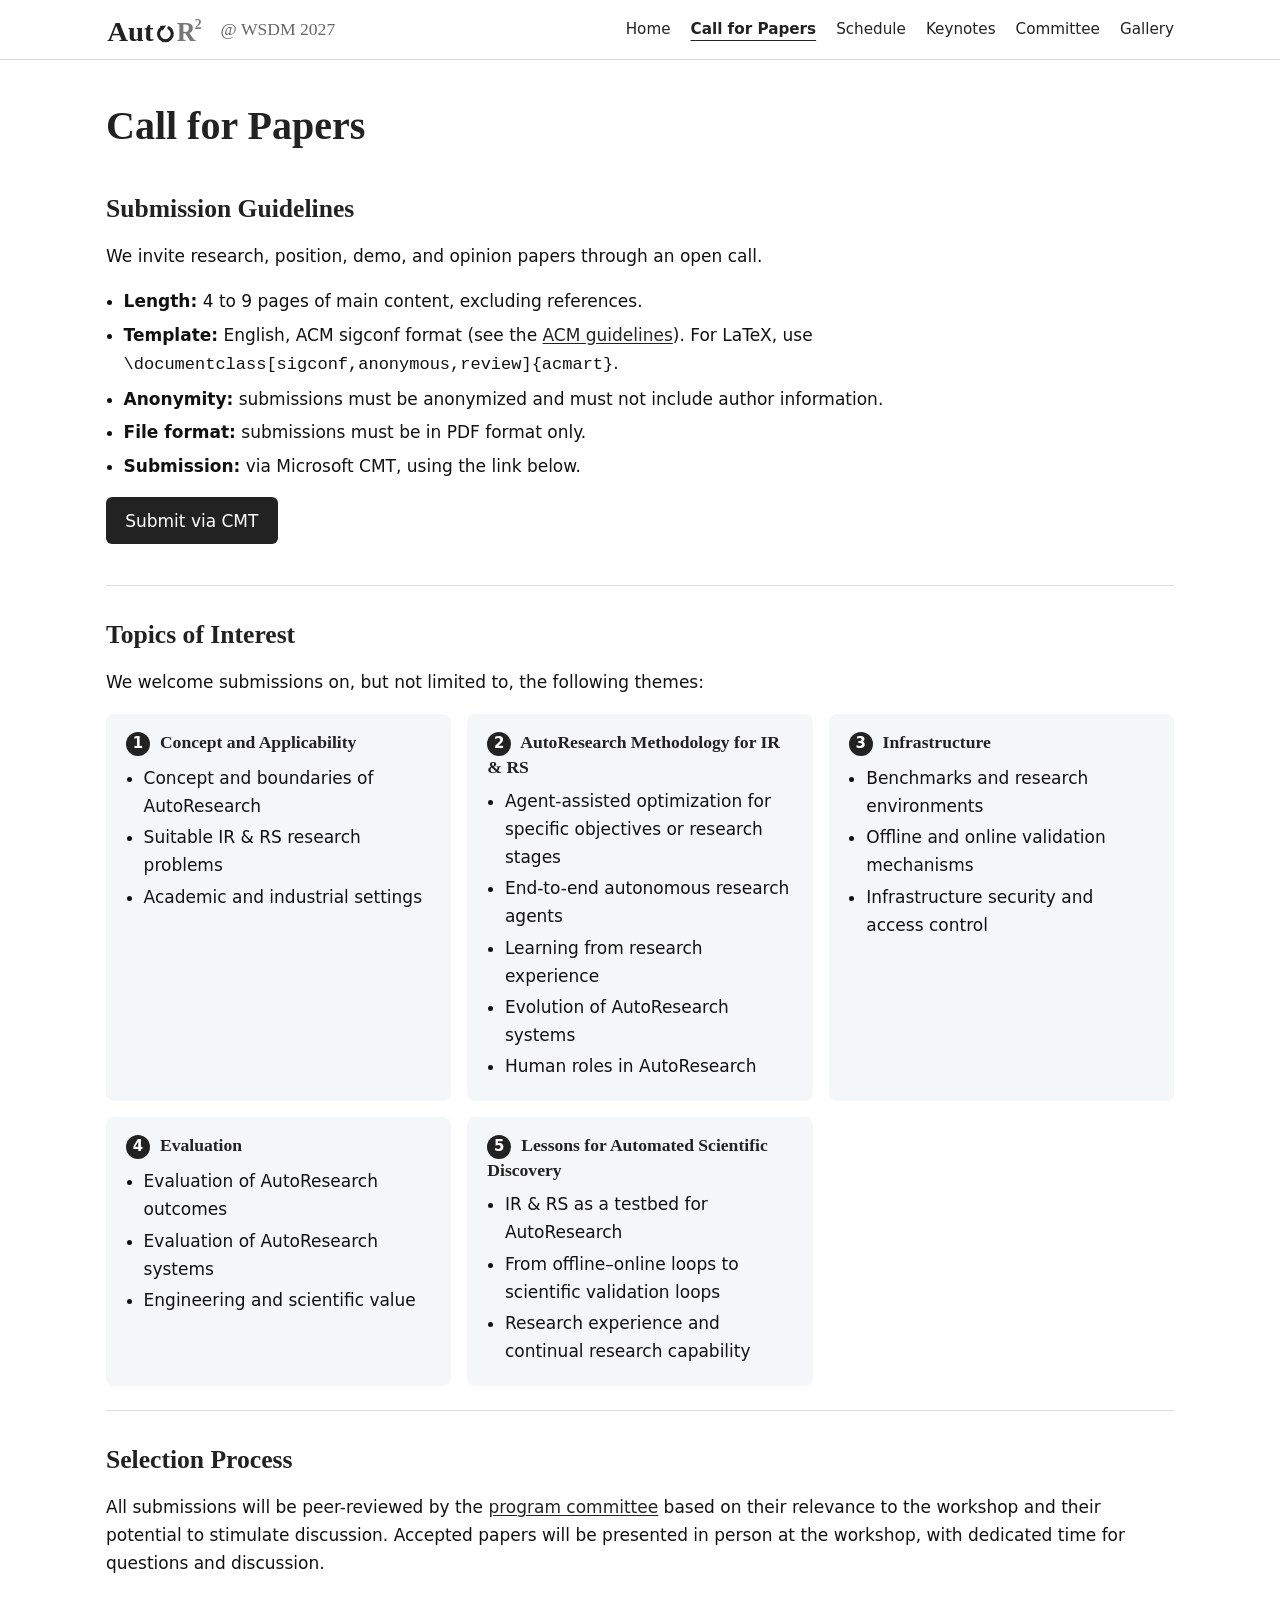
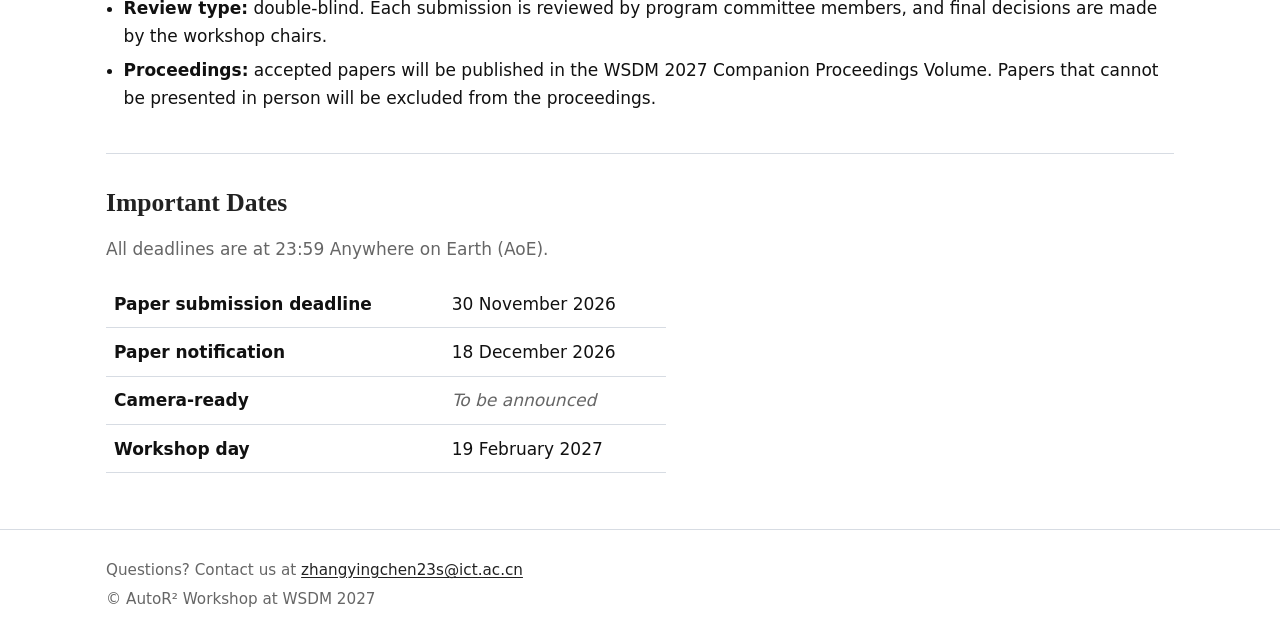
==== cfp.html @ 239ff83e "Initial website for AutoR² workshop at WSDM 2027 Co-Authored-By: Claude Opus 5.5 (1M context) <norep" ====
<!doctype html>
<html lang="en">

<head>
  <meta charset="utf-8">
  <meta name="viewport" content="width=device-width, initial-scale=1">
  <title>Call for Papers · AutoR² @ WSDM 2027</title>
  <link rel="icon" type="image/svg+xml" href="assets/favicon.svg">
  <link rel="stylesheet" href="assets/style.css">
</head>

<body>

  <header class="site-header">
    <div class="container header-inner">
      <a class="brand" href="index.html"><img src="assets/logo.svg" alt="AutoR²" width="105" height="35"> <span>@ WSDM 2027</span></a>
      <nav class="main-nav" aria-label="Main menu">
        <a href="index.html">Home</a>
        <a href="cfp.html" aria-current="page">Call for Papers</a>
        <a href="schedule.html">Schedule</a>
        <a href="keynotes.html">Keynotes</a>
        <a href="committee.html">Committee</a>
        <a href="gallery.html">Gallery</a>
      </nav>
    </div>
  </header>

  <main class="container">

    <h1 class="page-title">Call for Papers</h1>

    <section id="guidelines">
      <h2>Submission Guidelines</h2>
      <p>We invite research, position, demo, and opinion papers through an open call.</p>
      <ul class="facts">
        <li><strong>Length:</strong> 4 to 9 pages of main content, excluding references.</li>
        <li><strong>Template:</strong> English, ACM sigconf format (see the
          <a href="https://www.acm.org/publications/proceedings-template">ACM guidelines</a>).
          For LaTeX, use <code>\documentclass[sigconf,anonymous,review]{acmart}</code>.</li>
        <li><strong>Anonymity:</strong> submissions must be anonymized and must not include author information.</li>
        <li><strong>File format:</strong> submissions must be in PDF format only.</li>
        <li><strong>Submission:</strong> via Microsoft CMT, using the link below.</li>
      </ul>
      <p><a class="button" href="https://cmt3.research.microsoft.com/WSDM2027/Track/11/Submission/Create">Submit via CMT</a></p>
    </section>

    <section id="topics">
      <h2>Topics of Interest</h2>
      <p>We welcome submissions on, but not limited to, the following themes:</p>
      <div class="topic-grid">
        <div class="topic">
          <h3><span class="num">1</span> Concept and Applicability</h3>
          <ul>
            <li>Concept and boundaries of AutoResearch</li>
            <li>Suitable IR &amp; RS research problems</li>
            <li>Academic and industrial settings</li>
          </ul>
        </div>
        <div class="topic">
          <h3><span class="num">2</span> AutoResearch Methodology for IR &amp; RS</h3>
          <ul>
            <li>Agent-assisted optimization for specific objectives or research stages</li>
            <li>End-to-end autonomous research agents</li>
            <li>Learning from research experience</li>
            <li>Evolution of AutoResearch systems</li>
            <li>Human roles in AutoResearch</li>
          </ul>
        </div>
        <div class="topic">
          <h3><span class="num">3</span> Infrastructure</h3>
          <ul>
            <li>Benchmarks and research environments</li>
            <li>Offline and online validation mechanisms</li>
            <li>Infrastructure security and access control</li>
          </ul>
        </div>
        <div class="topic">
          <h3><span class="num">4</span> Evaluation</h3>
          <ul>
            <li>Evaluation of AutoResearch outcomes</li>
            <li>Evaluation of AutoResearch systems</li>
            <li>Engineering and scientific value</li>
          </ul>
        </div>
        <div class="topic">
          <h3><span class="num">5</span> Lessons for Automated Scientific Discovery</h3>
          <ul>
            <li>IR &amp; RS as a testbed for AutoResearch</li>
            <li>From offline–online loops to scientific validation loops</li>
            <li>Research experience and continual research capability</li>
          </ul>
        </div>
      </div>
    </section>

    <section id="selection">
      <h2>Selection Process</h2>
      <p>
        All submissions will be peer-reviewed by the <a href="committee.html">program committee</a> based on their
        relevance to the workshop and their potential to stimulate discussion.
        Accepted papers will be presented in person at the workshop, with dedicated time for questions and discussion.
      </p>
      <ul class="facts">
        <li><strong>Review type:</strong> double-blind. Each submission is reviewed by program committee members,
          and final decisions are made by the workshop chairs.</li>
        <li><strong>Proceedings:</strong> accepted papers will be published in the WSDM 2027 Companion Proceedings
          Volume. Papers that cannot be presented in person will be excluded from the proceedings.</li>
      </ul>
    </section>

    <section id="dates">
      <h2>Important Dates</h2>
      <p class="note">All deadlines are at 23:59 Anywhere on Earth (AoE).</p>
      <table class="dates">
        <tbody>
          <tr>
            <th scope="row">Paper submission deadline</th>
            <td>30 November 2026</td>
          </tr>
          <tr>
            <th scope="row">Paper notification</th>
            <td>18 December 2026</td>
          </tr>
          <tr>
            <th scope="row">Camera-ready</th>
            <td><span class="tba">To be announced</span></td>
          </tr>
          <tr>
            <th scope="row">Workshop day</th>
            <td>19 February 2027</td>
          </tr>
        </tbody>
      </table>
    </section>

  </main>

  <footer class="site-footer">
    <div class="container">
      <p>Questions? Contact us at <a href="mailto:zhangyingchen23s@ict.ac.cn">zhangyingchen23s@ict.ac.cn</a></p>
      <p class="copy">© AutoR² Workshop at WSDM 2027</p>
    </div>
  </footer>

</body>

</html>
---- assets/style.css ----
/* Minimal monochrome style, modeled on the VulGen'26 workshop site */

:root {
  --text: #111;
  --heading: #222;
  --meta: #666;
  --border: #d7dce3;
  --backdrop: #f5f6f8;
  --link: #222;
  --link-hover: #777;
  --todo-bg: #fff8e1;
  --todo-border: #e0b84c;
  --max-width: 1100px;
  --ff-body: system-ui, -apple-system, "Segoe UI", Roboto, "Helvetica Neue", Arial, sans-serif;
  --ff-headings: Charter, "Bitstream Charter", "Sitka Text", Cambria, Georgia, serif;
}

*, *::before, *::after { box-sizing: border-box; }

html { scroll-behavior: smooth; scroll-padding-top: 5rem; }

body {
  margin: 0;
  background: #fff;
  color: var(--text);
  font-family: var(--ff-body);
  font-size: 17px;
  line-height: 1.65;
}

a { color: var(--link); text-underline-offset: 2px; }
a:hover { color: var(--link-hover); }

.container {
  max-width: var(--max-width);
  margin: 0 auto;
  padding: 0 16px;
}

/* Header */
.site-header {
  position: sticky;
  top: 0;
  z-index: 10;
  background: #fff;
  border-bottom: 1px solid var(--border);
}
.header-inner {
  display: flex;
  flex-wrap: wrap;
  align-items: center;
  justify-content: space-between;
  gap: 0.25rem 1.5rem;
  padding-top: 0.75rem;
  padding-bottom: 0.75rem;
}
.brand {
  display: flex;
  align-items: center;
  gap: 0.6rem;
  font-family: var(--ff-headings);
  font-weight: 700;
  font-size: 1.1rem;
  text-decoration: none;
}
.brand img { display: block; height: 35px; width: auto; }
.brand span { color: var(--meta); font-weight: 400; }
.main-nav {
  display: flex;
  gap: 1.25rem;
  overflow-x: auto;
  max-width: 100%;
  font-size: 0.95rem;
}
.main-nav a { text-decoration: none; white-space: nowrap; }
.main-nav a:hover { text-decoration: underline; }
.main-nav a[aria-current="page"] { font-weight: 700; text-decoration: underline; text-underline-offset: 6px; }

/* Content */
main section { padding: 1.5rem 0; }
main section + section { border-top: 1px solid var(--border); }

h1, h2, h3 { font-family: var(--ff-headings); color: var(--heading); line-height: 1.3; }
h1 { font-size: clamp(1.7rem, 4vw, 2.5rem); margin: 0 0 0.75rem; }
h2 { font-size: 1.6rem; margin: 0.5rem 0 1rem; }
h3 { font-size: 1.1rem; margin: 0 0 0.5rem; }

.hero { padding: 3rem 0 2rem; }
.hero .meta { color: var(--meta); font-size: 1.05rem; margin: 0; }

.note { color: var(--meta); margin-top: 0; }

/* Placeholders for text the organizers will write */
.todo {
  background: var(--todo-bg);
  border: 2px dashed var(--todo-border);
  border-radius: 6px;
  padding: 1rem 1.25rem;
  margin: 0 0 1rem;
  color: #6b5200;
}
.tba { color: var(--meta); font-style: italic; }
.tba-block { color: var(--meta); font-style: italic; font-size: 1.1rem; }

/* Topics */
.topic-grid {
  display: grid;
  grid-template-columns: repeat(auto-fill, minmax(300px, 1fr));
  gap: 1rem;
}
.topic {
  background: var(--backdrop);
  border-radius: 8px;
  padding: 1.1rem 1.25rem;
}
.topic ul { margin: 0; padding-left: 1.1rem; }
.topic li { margin: 0.2rem 0; }
.num {
  display: inline-block;
  width: 1.6em;
  height: 1.6em;
  line-height: 1.6em;
  text-align: center;
  border-radius: 50%;
  background: var(--heading);
  color: #fff;
  font-family: var(--ff-body);
  font-size: 0.85em;
  margin-right: 0.35rem;
}

/* CFP */
.facts { padding-left: 1.1rem; }
.facts li { margin: 0.35rem 0; }
.button {
  display: inline-block;
  padding: 0.6rem 1.2rem;
  border-radius: 6px;
  background: var(--heading);
  color: #fff;
  text-decoration: none;
}
.button:hover { background: var(--link-hover); color: #fff; }
.button.disabled { background: #bbb; cursor: not-allowed; }

/* Dates */
.dates { border-collapse: collapse; width: 100%; max-width: 560px; }
.dates th, .dates td { text-align: left; padding: 0.6rem 0.5rem; border-bottom: 1px solid var(--border); }
.dates th { font-weight: 600; }
.dates td { white-space: nowrap; }

/* Sub-pages */
.page-title { margin: 2.5rem 0 0.5rem; }

/* Schedule */
.schedule { border-collapse: collapse; width: 100%; max-width: 640px; }
.schedule td { padding: 0.55rem 0.5rem; border-bottom: 1px solid var(--border); vertical-align: top; }
.schedule td:first-child { white-space: nowrap; font-variant-numeric: tabular-nums; width: 8.5rem; color: var(--meta); }
.schedule .part th { text-align: left; font-family: var(--ff-headings); font-size: 1.1rem; padding: 1.25rem 0.5rem 0.4rem; }
.schedule .break td { color: var(--meta); font-style: italic; }

/* Keynotes */
.keynote { display: flex; gap: 1.5rem; align-items: flex-start; padding: 1.5rem 0; }
.keynote + .keynote { border-top: 1px solid var(--border); }
.keynote .avatar { flex: none; margin: 0; width: 140px; height: 140px; }
.keynote-body h2 { margin: 0; }
.keynote-body .aff { margin: 0.1rem 0 0.75rem; font-size: 1rem; }
@media (max-width: 600px) {
  .keynote { flex-direction: column; align-items: center; }
}

/* Organizers */
.people {
  display: grid;
  grid-template-columns: repeat(auto-fill, minmax(170px, 1fr));
  gap: 1.5rem 1rem;
  text-align: center;
}
.avatar {
  width: 110px;
  height: 110px;
  margin: 0 auto 0.6rem;
  border-radius: 50%;
  background: var(--backdrop);
  border: 1px solid var(--border);
  display: flex;
  align-items: center;
  justify-content: center;
  font-family: var(--ff-headings);
  font-size: 1.8rem;
  color: var(--meta);
  overflow: hidden;
}
.avatar img { width: 100%; height: 100%; object-fit: cover; }
.name { font-weight: 600; }
.name a { text-decoration: none; }
.name a:hover { text-decoration: underline; }
.aff { color: var(--meta); font-size: 0.9rem; line-height: 1.4; }

/* Footer */
.site-footer {
  border-top: 1px solid var(--border);
  margin-top: 2rem;
  padding: 1.5rem 0;
  color: var(--meta);
  font-size: 0.95rem;
}
.site-footer p { margin: 0.25rem 0; }

@media (max-width: 600px) {
  body { font-size: 16px; }
  .hero { padding: 2rem 0 1.25rem; }
  .dates td { white-space: normal; }
}
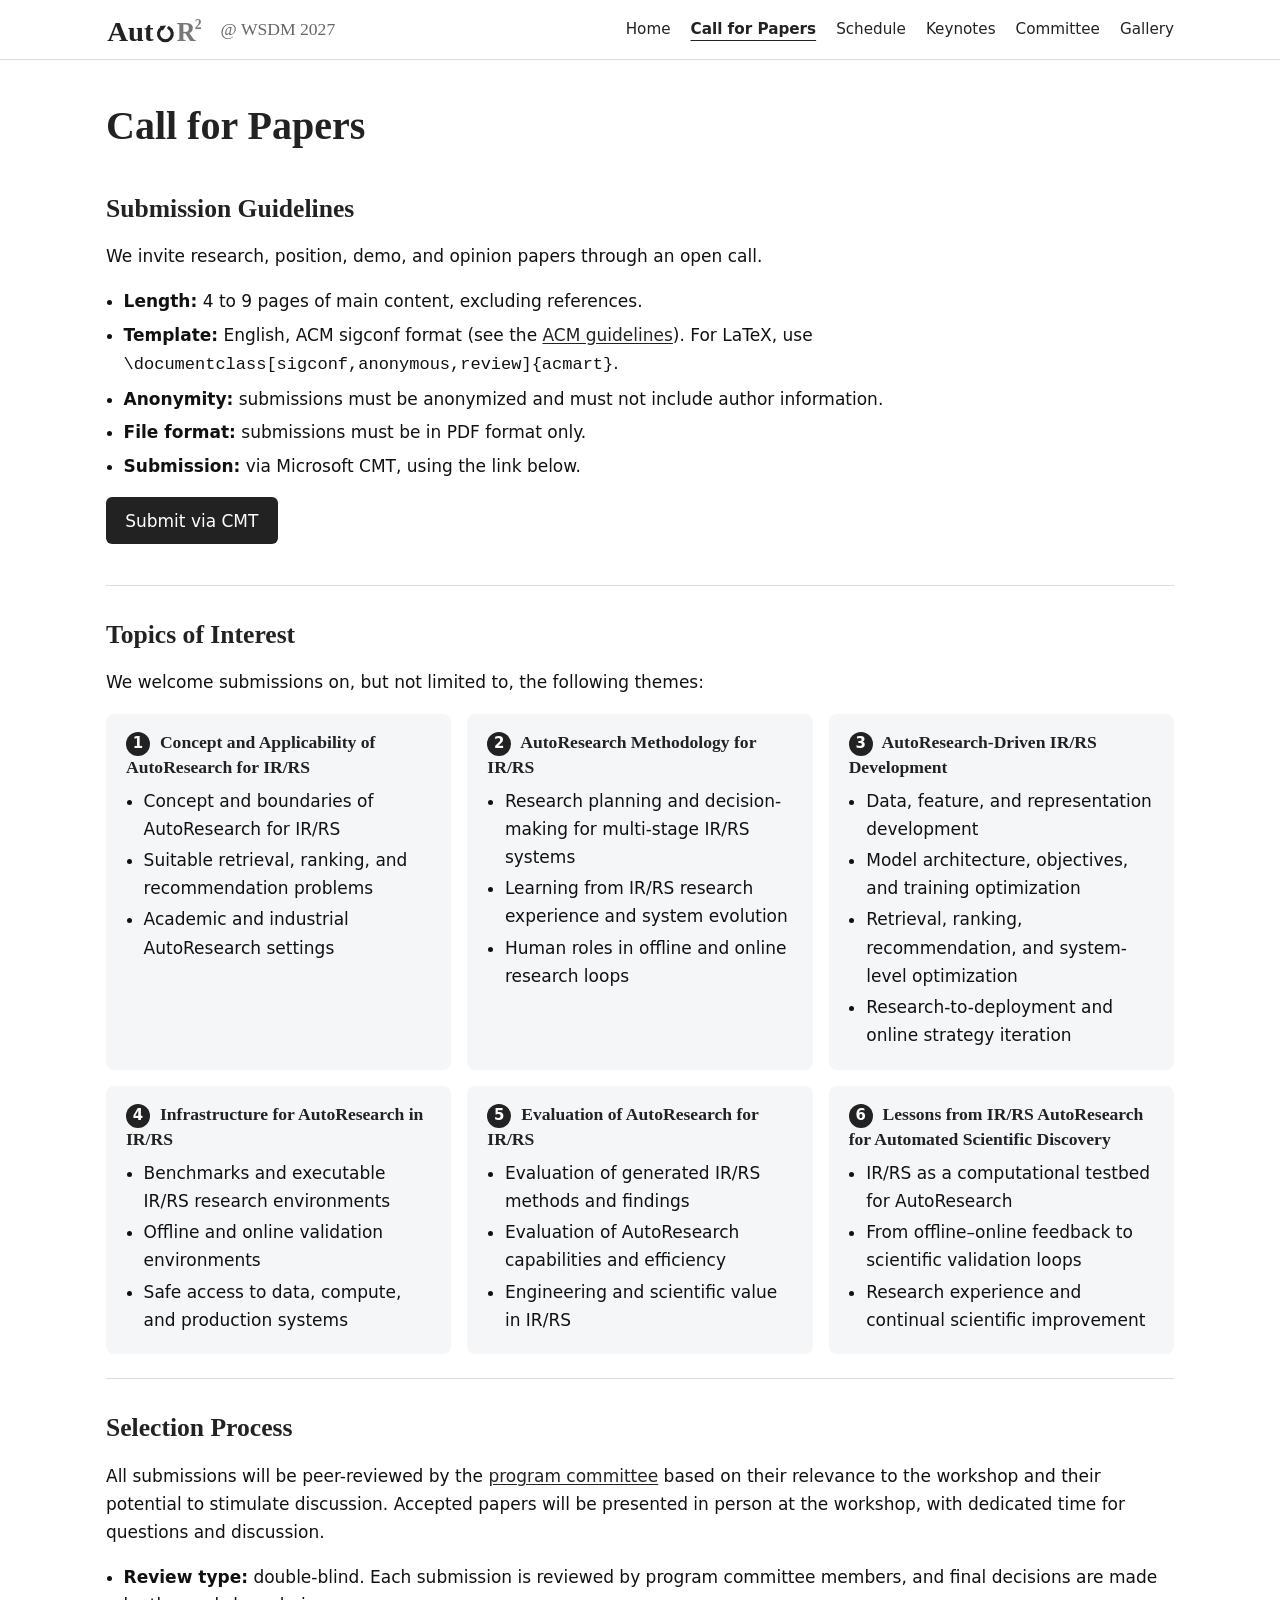
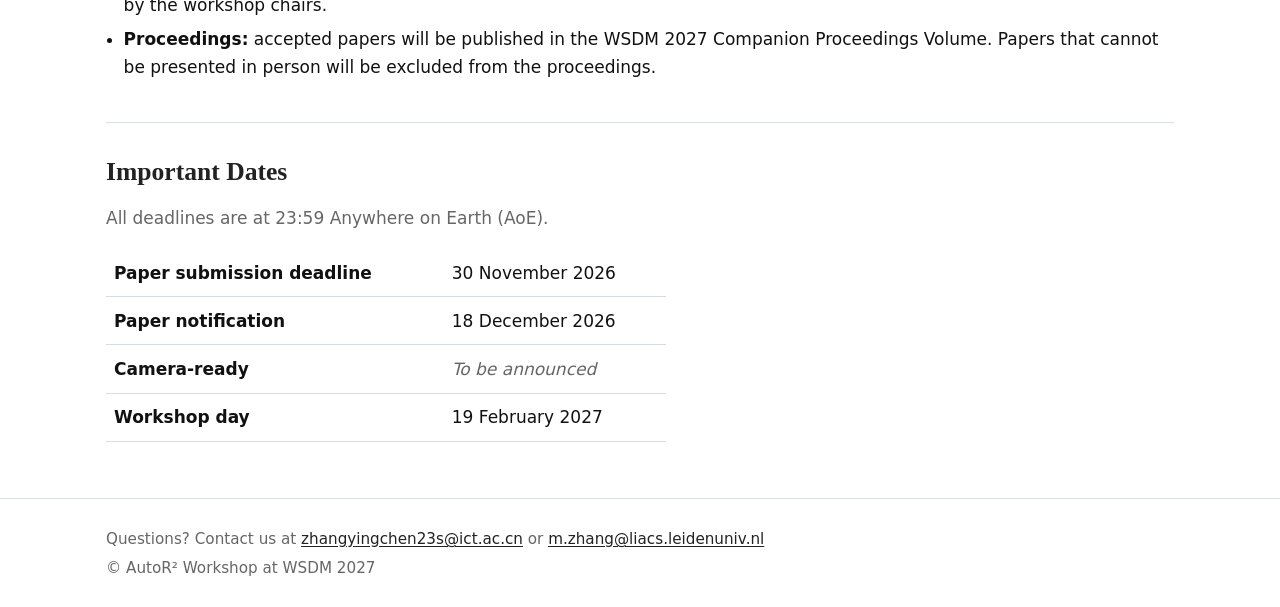
==== commit e79315a5: "Add university contact email; update topics to six themes Co-Authored-By: Claude Opus 5.5 (1M contex" ====
--- a/cfp.html
+++ b/cfp.html
@@ -49,45 +49,52 @@
       <p>We welcome submissions on, but not limited to, the following themes:</p>
       <div class="topic-grid">
         <div class="topic">
-          <h3><span class="num">1</span> Concept and Applicability</h3>
+          <h3><span class="num">1</span> Concept and Applicability of AutoResearch for IR/RS</h3>
           <ul>
-            <li>Concept and boundaries of AutoResearch</li>
-            <li>Suitable IR &amp; RS research problems</li>
-            <li>Academic and industrial settings</li>
+            <li>Concept and boundaries of AutoResearch for IR/RS</li>
+            <li>Suitable retrieval, ranking, and recommendation problems</li>
+            <li>Academic and industrial AutoResearch settings</li>
           </ul>
         </div>
         <div class="topic">
-          <h3><span class="num">2</span> AutoResearch Methodology for IR &amp; RS</h3>
+          <h3><span class="num">2</span> AutoResearch Methodology for IR/RS</h3>
           <ul>
-            <li>Agent-assisted optimization for specific objectives or research stages</li>
-            <li>End-to-end autonomous research agents</li>
-            <li>Learning from research experience</li>
-            <li>Evolution of AutoResearch systems</li>
-            <li>Human roles in AutoResearch</li>
+            <li>Research planning and decision-making for multi-stage IR/RS systems</li>
+            <li>Learning from IR/RS research experience and system evolution</li>
+            <li>Human roles in offline and online research loops</li>
           </ul>
         </div>
         <div class="topic">
-          <h3><span class="num">3</span> Infrastructure</h3>
+          <h3><span class="num">3</span> AutoResearch-Driven IR/RS Development</h3>
           <ul>
-            <li>Benchmarks and research environments</li>
-            <li>Offline and online validation mechanisms</li>
-            <li>Infrastructure security and access control</li>
+            <li>Data, feature, and representation development</li>
+            <li>Model architecture, objectives, and training optimization</li>
+            <li>Retrieval, ranking, recommendation, and system-level optimization</li>
+            <li>Research-to-deployment and online strategy iteration</li>
           </ul>
         </div>
         <div class="topic">
-          <h3><span class="num">4</span> Evaluation</h3>
+          <h3><span class="num">4</span> Infrastructure for AutoResearch in IR/RS</h3>
           <ul>
-            <li>Evaluation of AutoResearch outcomes</li>
-            <li>Evaluation of AutoResearch systems</li>
-            <li>Engineering and scientific value</li>
+            <li>Benchmarks and executable IR/RS research environments</li>
+            <li>Offline and online validation environments</li>
+            <li>Safe access to data, compute, and production systems</li>
           </ul>
         </div>
         <div class="topic">
-          <h3><span class="num">5</span> Lessons for Automated Scientific Discovery</h3>
+          <h3><span class="num">5</span> Evaluation of AutoResearch for IR/RS</h3>
           <ul>
-            <li>IR &amp; RS as a testbed for AutoResearch</li>
-            <li>From offline–online loops to scientific validation loops</li>
-            <li>Research experience and continual research capability</li>
+            <li>Evaluation of generated IR/RS methods and findings</li>
+            <li>Evaluation of AutoResearch capabilities and efficiency</li>
+            <li>Engineering and scientific value in IR/RS</li>
+          </ul>
+        </div>
+        <div class="topic">
+          <h3><span class="num">6</span> Lessons from IR/RS AutoResearch for Automated Scientific Discovery</h3>
+          <ul>
+            <li>IR/RS as a computational testbed for AutoResearch</li>
+            <li>From offline–online feedback to scientific validation loops</li>
+            <li>Research experience and continual scientific improvement</li>
           </ul>
         </div>
       </div>
@@ -137,7 +144,8 @@
 
   <footer class="site-footer">
     <div class="container">
-      <p>Questions? Contact us at <a href="mailto:zhangyingchen23s@ict.ac.cn">zhangyingchen23s@ict.ac.cn</a></p>
+      <p>Questions? Contact us at <a href="mailto:zhangyingchen23s@ict.ac.cn">zhangyingchen23s@ict.ac.cn</a>
+        or <a href="mailto:m.zhang@liacs.leidenuniv.nl">m.zhang@liacs.leidenuniv.nl</a></p>
       <p class="copy">© AutoR² Workshop at WSDM 2027</p>
     </div>
   </footer>
--- a/assets/style.css
+++ b/assets/style.css
@@ -88,6 +88,53 @@
 .hero { padding: 3rem 0 2rem; }
 .hero .meta { color: var(--meta); font-size: 1.05rem; margin: 0; }
 
+/* Home banner: Hong Kong photo with title and logos */
+.hero-banner {
+  position: relative;
+  display: flex;
+  align-items: center;
+  min-height: 480px;
+  padding: 4rem 0 3.5rem;
+  background: #1b2333 url("img/hero-hong-kong.jpg") center 40% / cover no-repeat;
+  color: #fff;
+  text-align: center;
+}
+.hero-banner::before {
+  content: "";
+  position: absolute;
+  inset: 0;
+  background: linear-gradient(rgba(10, 14, 24, 0.35), rgba(10, 14, 24, 0.6));
+}
+.hero-banner .container { position: relative; width: 100%; }
+.hero-banner h1 {
+  color: #fff;
+  max-width: 900px;
+  margin: 0 auto 1.5rem;
+  text-shadow: 0 2px 12px rgba(0, 0, 0, 0.5);
+}
+.hero-logos {
+  display: flex;
+  flex-wrap: wrap;
+  justify-content: center;
+  align-items: center;
+  gap: 1rem 1.75rem;
+  margin-bottom: 1.5rem;
+}
+.hero-logos img { display: block; height: 52px; width: auto; }
+.hero-logos .wsdm-logo { border-radius: 6px; }
+.hero-banner .meta { color: #e8eaee; font-size: 1.05rem; margin: 0; }
+.hero-banner a { color: #fff; }
+.hero-banner a:hover { color: #cfd3da; }
+.photo-credit {
+  position: absolute;
+  right: 12px;
+  bottom: 8px;
+  margin: 0;
+  font-size: 0.7rem;
+  color: rgba(255, 255, 255, 0.7);
+}
+.photo-credit a { color: inherit; }
+
 .note { color: var(--meta); margin-top: 0; }
 
 /* Placeholders for text the organizers will write */
@@ -210,5 +257,7 @@
 @media (max-width: 600px) {
   body { font-size: 16px; }
   .hero { padding: 2rem 0 1.25rem; }
+  .hero-banner { min-height: 0; padding: 3rem 0 2.75rem; }
+  .hero-logos img { height: 40px; }
   .dates td { white-space: normal; }
 }
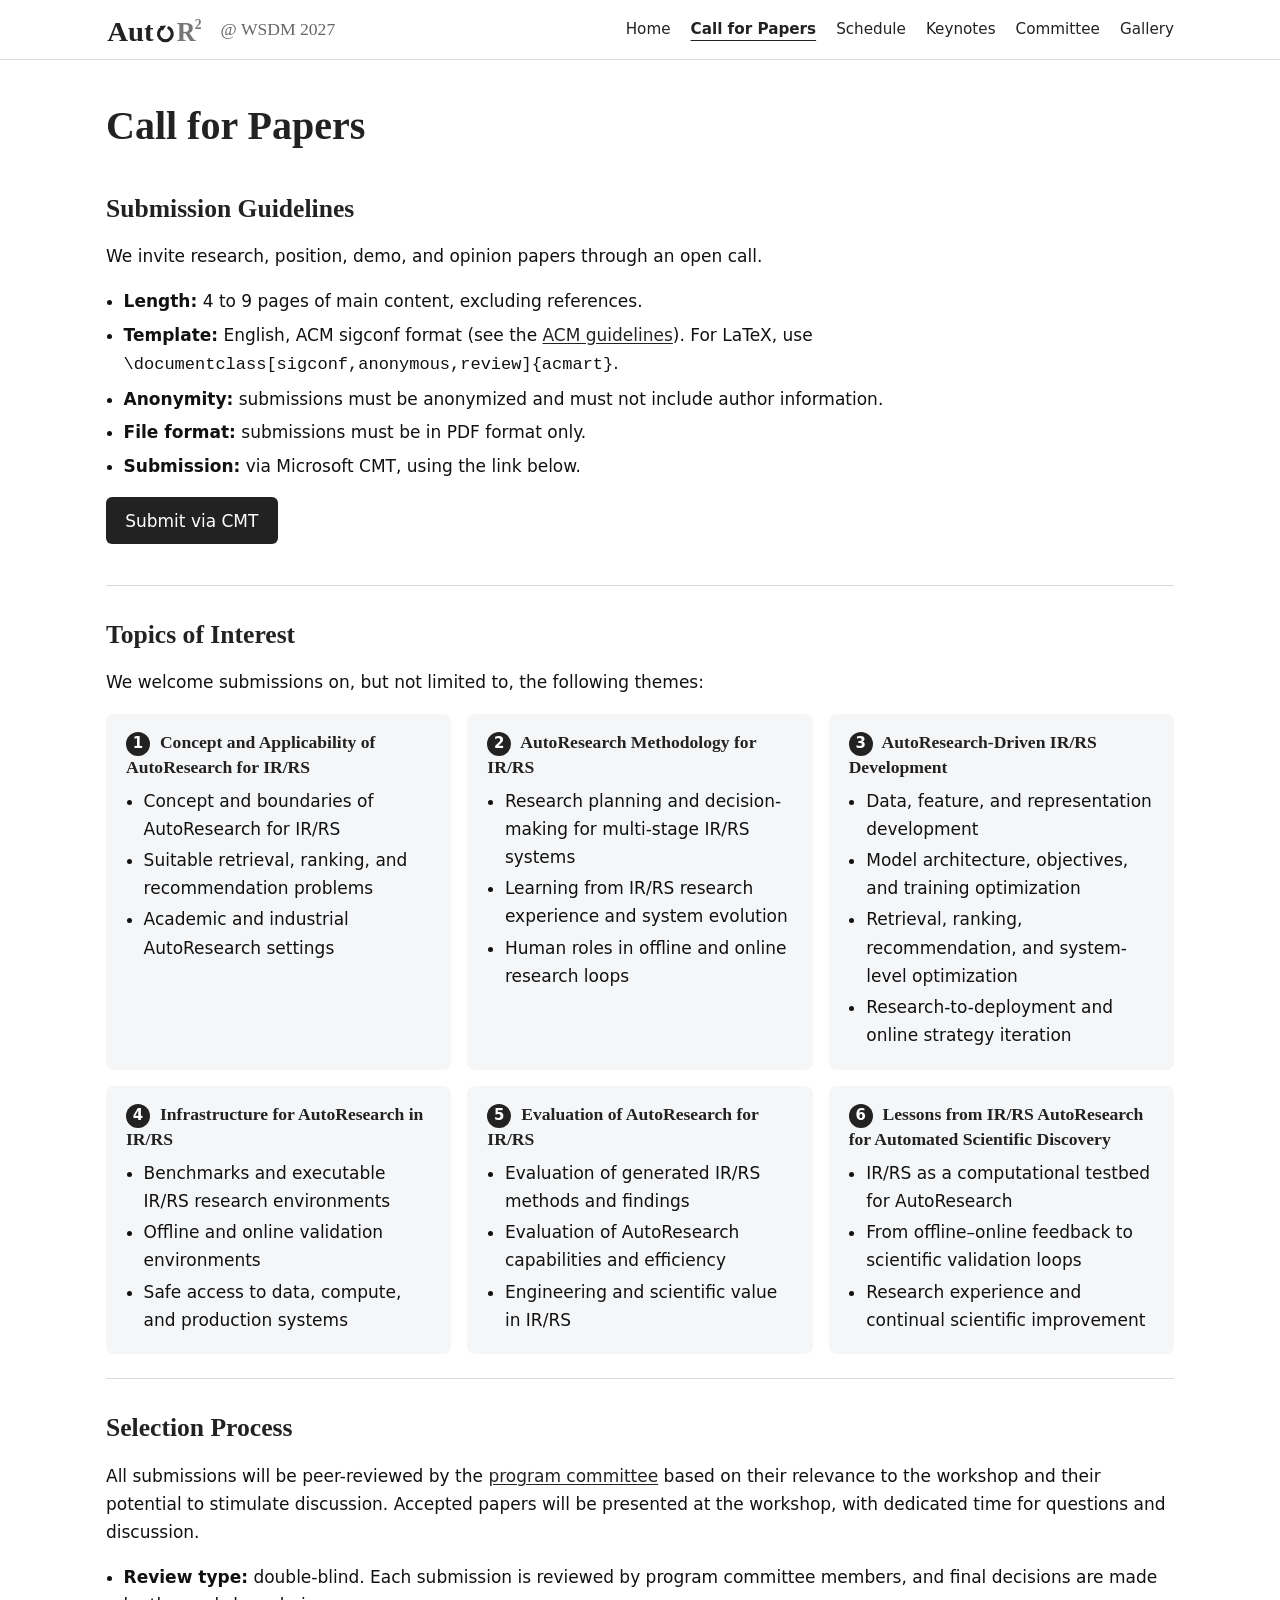
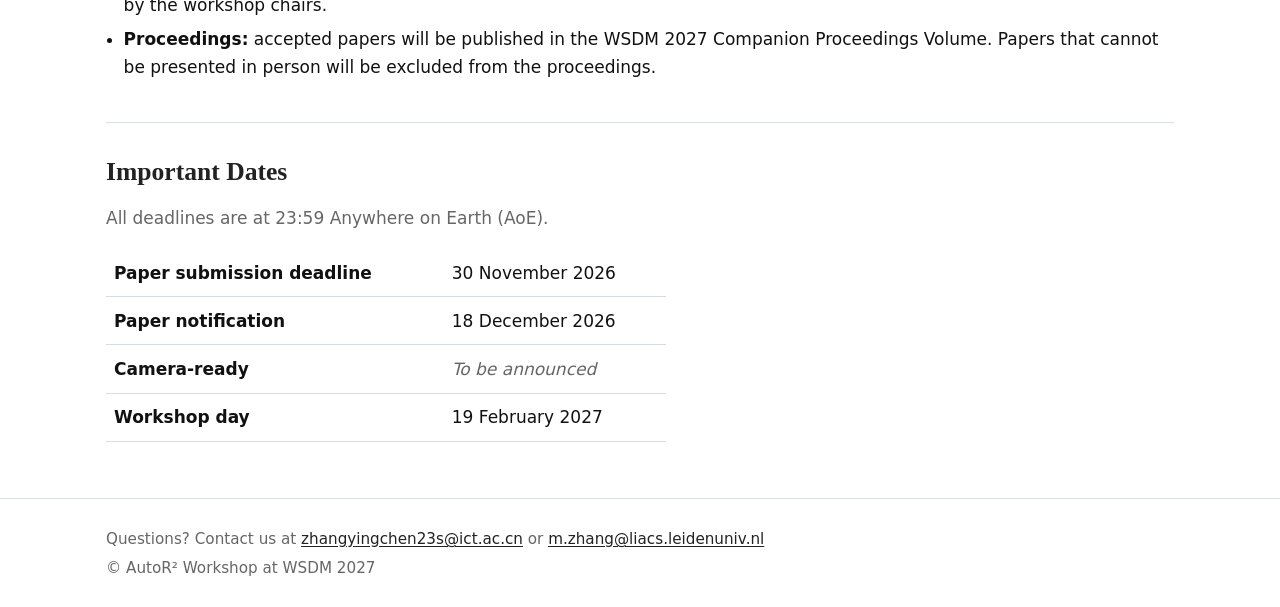
==== commit b5ab6514: "Remove mandatory in-person attendance wording Co-Authored-By: Claude Opus 5.5 (1M context) <noreply@" ====
--- a/cfp.html
+++ b/cfp.html
@@ -105,7 +105,7 @@
       <p>
         All submissions will be peer-reviewed by the <a href="committee.html">program committee</a> based on their
         relevance to the workshop and their potential to stimulate discussion.
-        Accepted papers will be presented in person at the workshop, with dedicated time for questions and discussion.
+        Accepted papers will be presented at the workshop, with dedicated time for questions and discussion.
       </p>
       <ul class="facts">
         <li><strong>Review type:</strong> double-blind. Each submission is reviewed by program committee members,
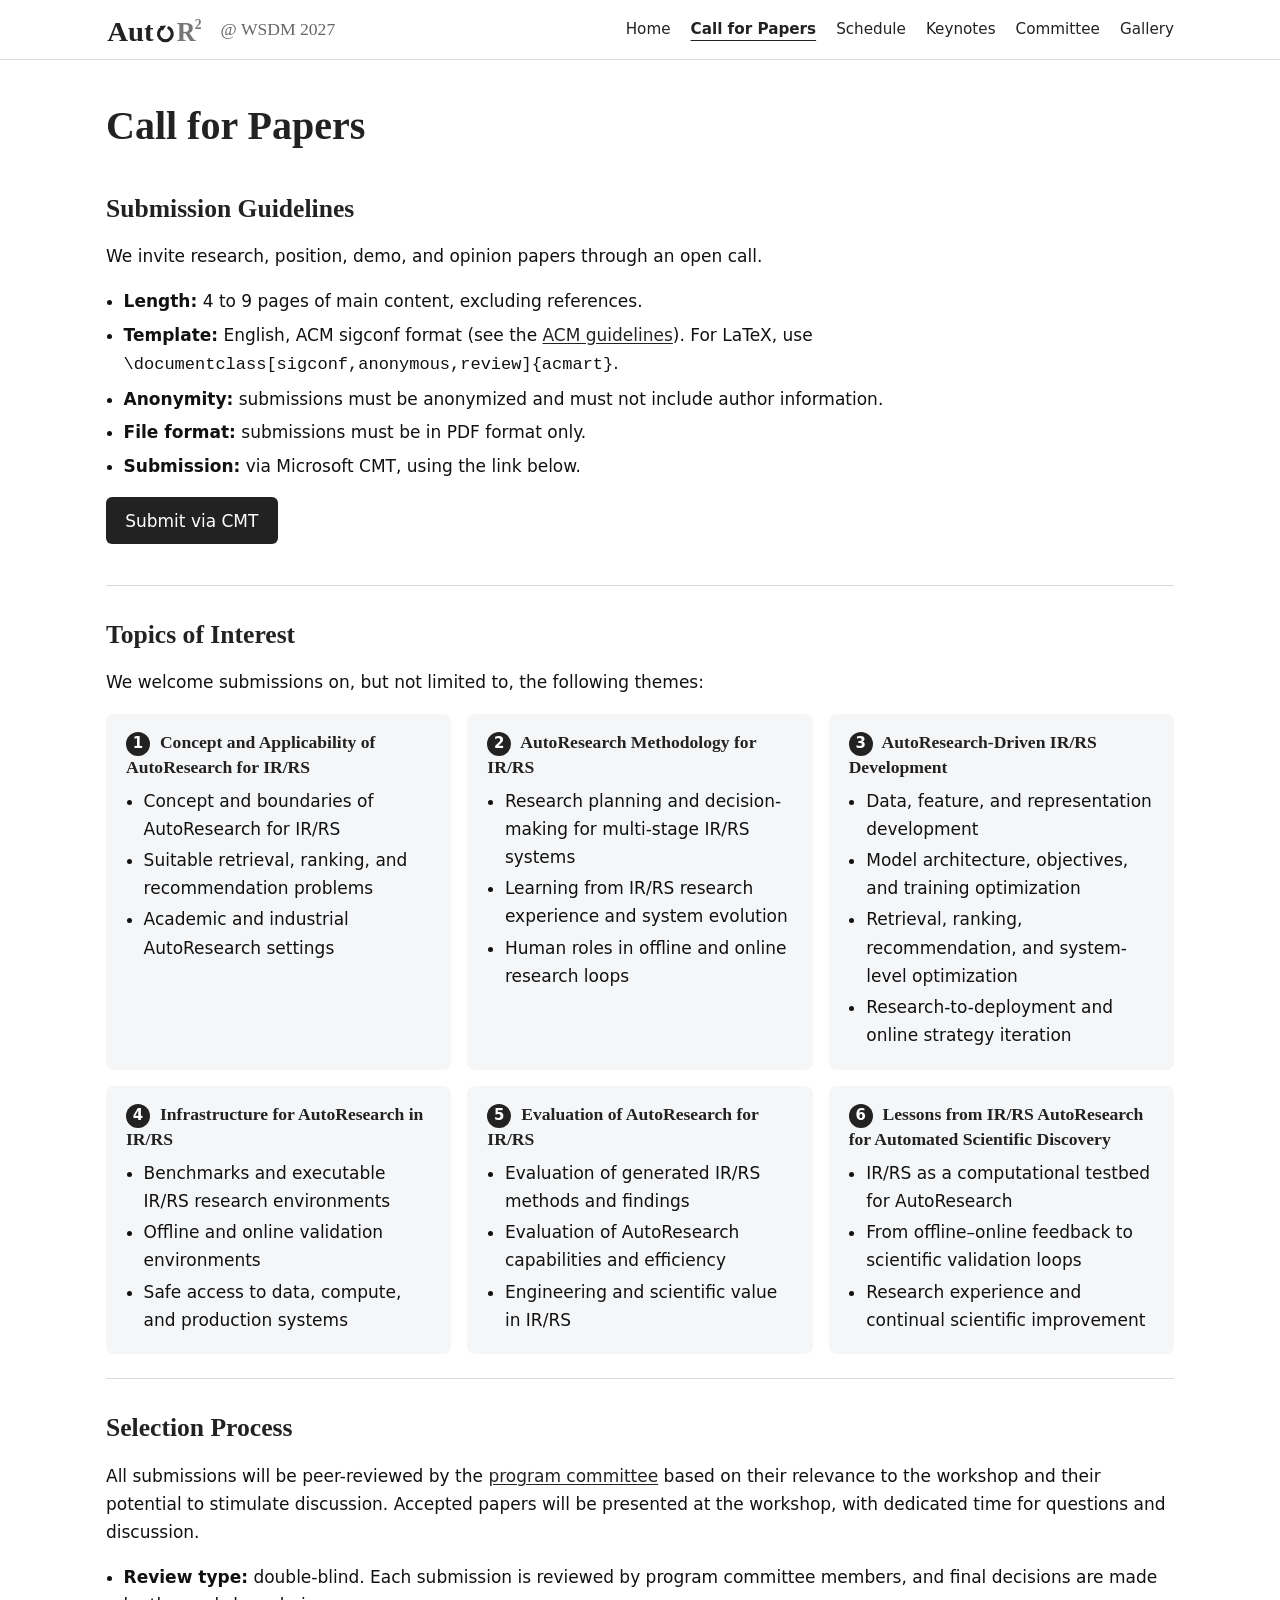
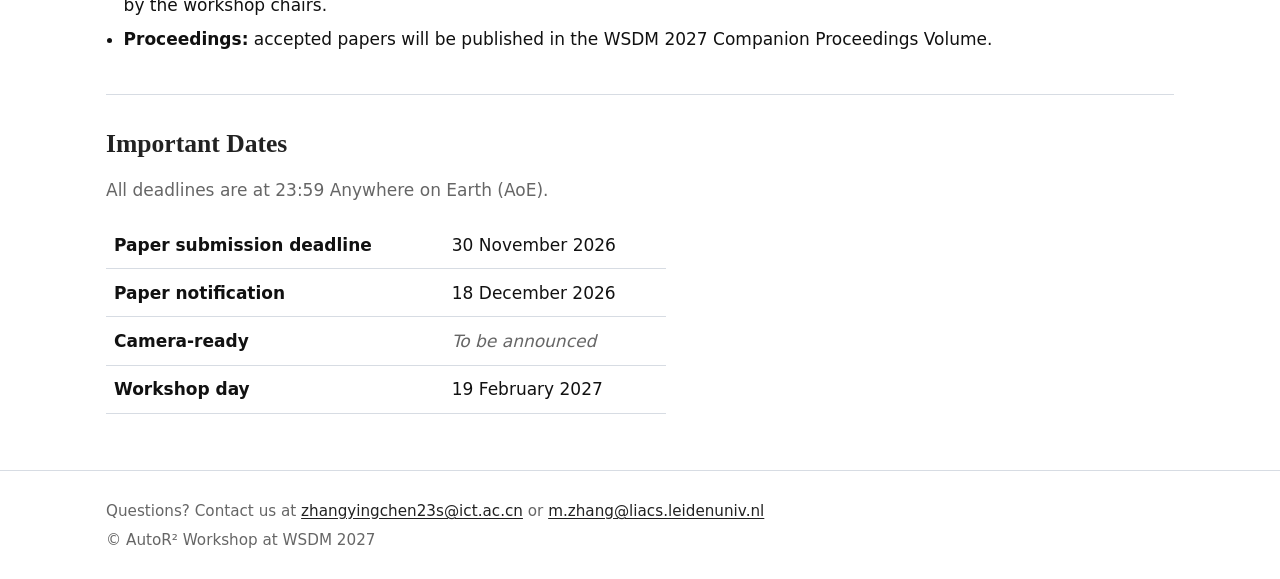
==== commit e0bd19b0: "Remove in-person proceedings condition from CFP Co-Authored-By: Claude Opus 5.5 (1M context) <norepl" ====
--- a/cfp.html
+++ b/cfp.html
@@ -111,7 +111,7 @@
         <li><strong>Review type:</strong> double-blind. Each submission is reviewed by program committee members,
           and final decisions are made by the workshop chairs.</li>
         <li><strong>Proceedings:</strong> accepted papers will be published in the WSDM 2027 Companion Proceedings
-          Volume. Papers that cannot be presented in person will be excluded from the proceedings.</li>
+          Volume.</li>
       </ul>
     </section>
 
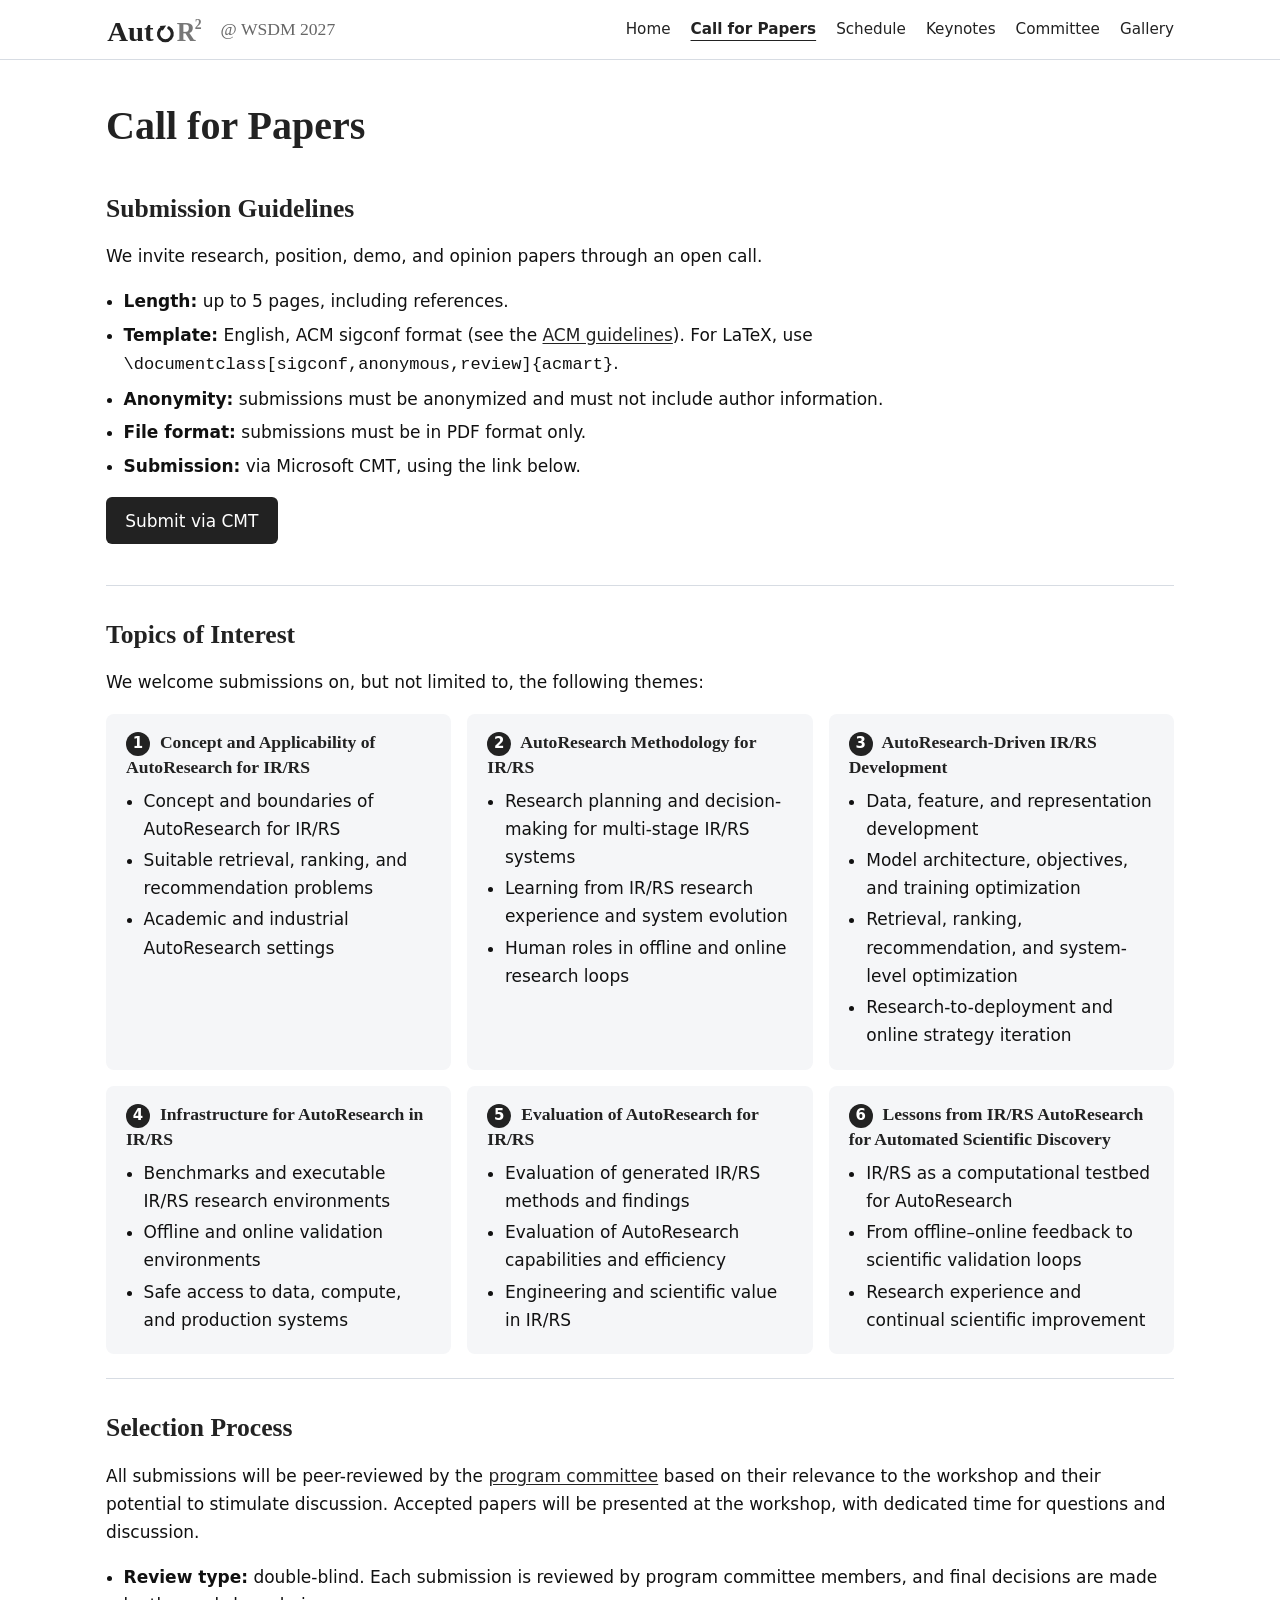
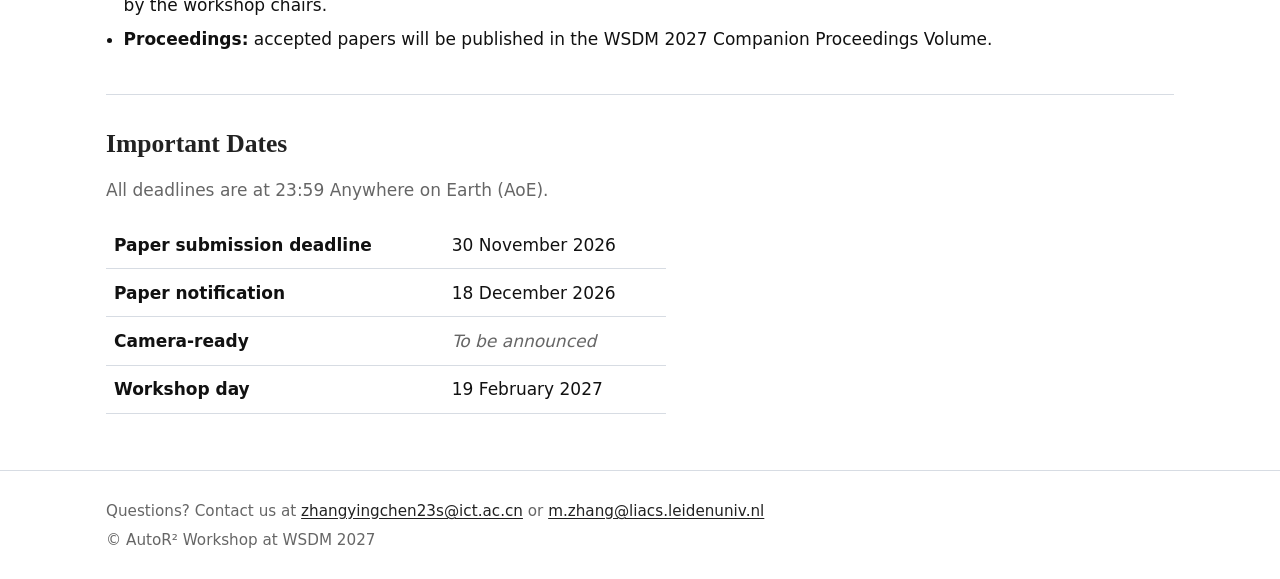
==== commit 24fc20e1: "Update CFP page limit to 5 pages including references Co-Authored-By: Claude Opus 5.5 <noreply@anthr" ====
--- a/cfp.html
+++ b/cfp.html
@@ -5,6 +5,16 @@
   <meta charset="utf-8">
   <meta name="viewport" content="width=device-width, initial-scale=1">
   <title>Call for Papers · AutoR² @ WSDM 2027</title>
+  <meta property="og:type" content="website">
+  <meta property="og:site_name" content="AutoR² @ WSDM 2027">
+  <meta property="og:title" content="Call for Papers · AutoR² @ WSDM 2027">
+  <meta property="og:description" content="The First Workshop on AutoResearch for Information Retrieval and Recommender Systems, co-located with WSDM 2027 in Hong Kong. Submission deadline: 30 November 2026 (AoE).">
+  <meta property="og:url" content="https://autor2-workshop.github.io/WSDM2027/cfp.html">
+  <meta property="og:image" content="https://autor2-workshop.github.io/WSDM2027/assets/img/social-card.jpg">
+  <meta property="og:image:width" content="1200">
+  <meta property="og:image:height" content="630">
+  <meta property="og:image:alt" content="AutoR² workshop at WSDM 2027, Hong Kong. Call for papers, deadline 30 November 2026.">
+  <meta name="twitter:card" content="summary_large_image">
   <link rel="icon" type="image/svg+xml" href="assets/favicon.svg">
   <link rel="stylesheet" href="assets/style.css">
 </head>
@@ -33,7 +43,7 @@
       <h2>Submission Guidelines</h2>
       <p>We invite research, position, demo, and opinion papers through an open call.</p>
       <ul class="facts">
-        <li><strong>Length:</strong> 4 to 9 pages of main content, excluding references.</li>
+        <li><strong>Length:</strong> up to 5 pages, including references.</li>
         <li><strong>Template:</strong> English, ACM sigconf format (see the
           <a href="https://www.acm.org/publications/proceedings-template">ACM guidelines</a>).
           For LaTeX, use <code>\documentclass[sigconf,anonymous,review]{acmart}</code>.</li>
--- a/assets/style.css
+++ b/assets/style.css
@@ -211,6 +211,8 @@
 .keynote + .keynote { border-top: 1px solid var(--border); }
 .keynote .avatar { flex: none; margin: 0; width: 140px; height: 140px; }
 .keynote-body h2 { margin: 0; }
+.keynote-body h2 a { text-decoration: none; }
+.keynote-body h2 a:hover { text-decoration: underline; }
 .keynote-body .aff { margin: 0.1rem 0 0.75rem; font-size: 1rem; }
 @media (max-width: 600px) {
   .keynote { flex-direction: column; align-items: center; }
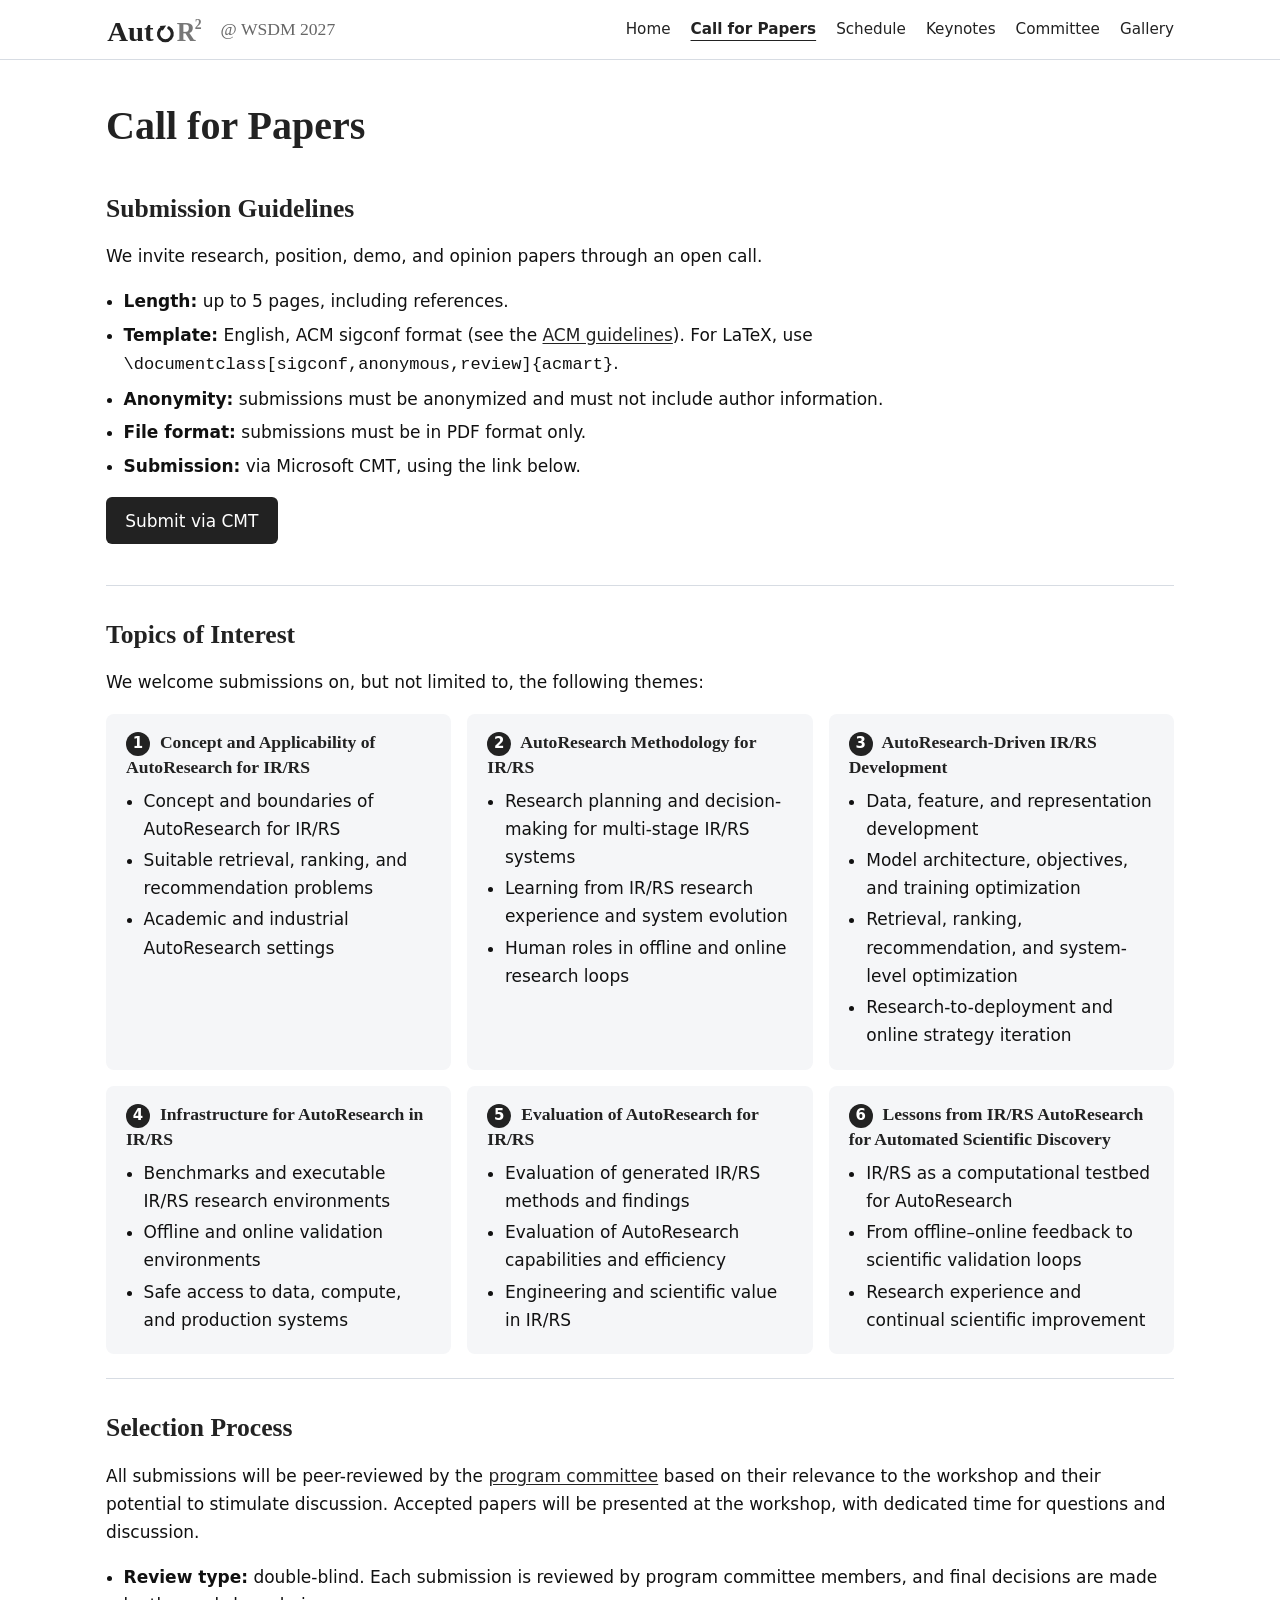
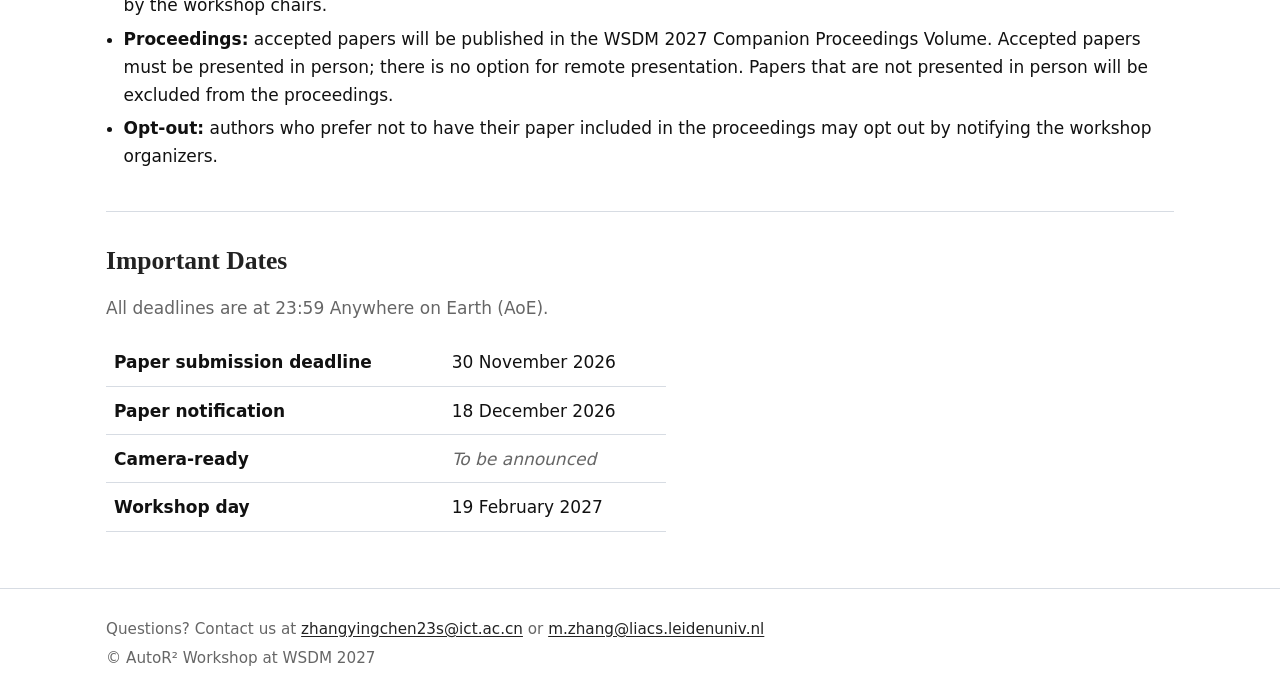
==== commit abc6231f: "Restore in-person presentation requirement and add proceedings opt-out to CFP Co-Authored-By: Claude" ====
--- a/cfp.html
+++ b/cfp.html
@@ -121,7 +121,10 @@
         <li><strong>Review type:</strong> double-blind. Each submission is reviewed by program committee members,
           and final decisions are made by the workshop chairs.</li>
         <li><strong>Proceedings:</strong> accepted papers will be published in the WSDM 2027 Companion Proceedings
-          Volume.</li>
+          Volume. Accepted papers must be presented in person; there is no option for remote presentation.
+          Papers that are not presented in person will be excluded from the proceedings.</li>
+        <li><strong>Opt-out:</strong> authors who prefer not to have their paper included in the proceedings may opt
+          out by notifying the workshop organizers.</li>
       </ul>
     </section>
 
